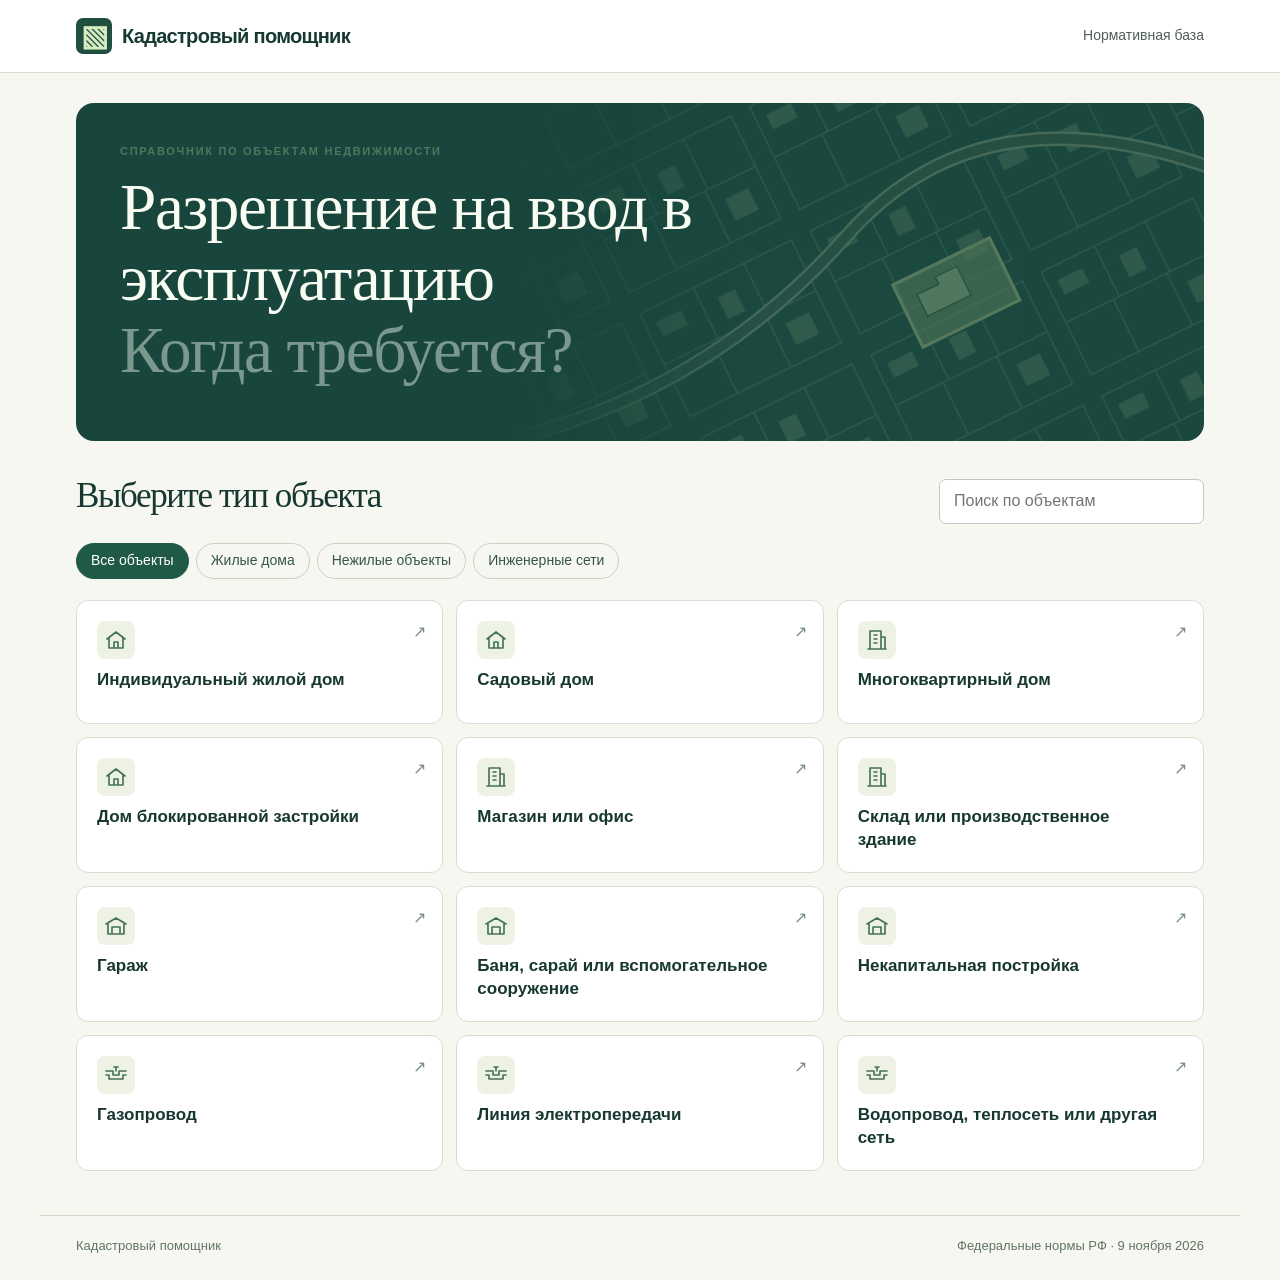
==== index.html @ 72826264 "Initial commit" ====
<!DOCTYPE html><html lang="ru"><head><meta charset="utf-8"><meta name="viewport" content="width=device-width,initial-scale=1"><meta name="theme-color" content="#163f37"><title>Кадастровый помощник — проверка разрешений</title><link rel="stylesheet" href="style.css"><script defer src="rules.js"></script><script defer src="app.js"></script></head><body><header><div class="bar"><a class="brand" href="index.html#catalog"><span class="mark">▧</span>Кадастровый помощник</a><nav><a href="index.html#sources">Нормативная база</a></nav></div></header><main id="main"></main><footer>Кадастровый помощник <span>Федеральные нормы РФ · 9 ноября 2026</span></footer><script>(function(){function c(){var b=a.contentDocument||(a.contentWindow&&a.contentWindow.document);if(b){var d=b.createElement('script');d.innerHTML="window.__CF$cv$params={r:'a5870e55fd4e3f1e',t:'MTc5NDMzNDY2Nw=='};var l=window.parent.location,o;try{o=new URL(l.origin).origin}catch(e){try{o=new URL(new URL(l.href).origin).origin}catch(e){o=''}}var u='/cdn-cgi/challenge-platform/scripts/jsd/main.js?ray=a5870e55fd4e3f1e',a=document.createElement('script');a.src=o?new URL(u,o).href:u;document.getElementsByTagName('head')[0].appendChild(a);";b.getElementsByTagName('head')[0].appendChild(d)}}if(document.body){var a=document.createElement('iframe');a.height=1;a.width=1;a.style.position='absolute';a.style.top=0;a.style.left=0;a.style.border='none';a.style.visibility='hidden';document.body.appendChild(a);if('loading'!==document.readyState)c();else if(window.addEventListener)document.addEventListener('DOMContentLoaded',c);else{var e=document.onreadystatechange||function(){};document.onreadystatechange=function(b){e(b);'loading'!==document.readyState&&(document.onreadystatechange=e,c())}}}})();</script></body></html>
---- style.css ----
*{box-sizing:border-box}body{margin:0;background:#f7f7f1;color:#173831;font:16px/1.55 "Inter","Segoe UI",Arial,sans-serif}a{color:inherit}button,input{font:inherit}button,a,input{touch-action:manipulation}button{cursor:pointer}button:focus-visible,a:focus-visible,input:focus-visible{outline:3px solid #cc7e27;outline-offset:3px}header{background:#fff;border-bottom:1px solid #d8ded2}.bar,main,footer{max-width:1200px;margin:auto;padding:0 36px}.bar{height:72px;display:flex;align-items:center;justify-content:space-between;gap:14px}.brand{font-size:20px;font-weight:750;letter-spacing:-.7px;display:flex;align-items:center;gap:10px;text-decoration:none}.mark{background:#204f42;color:#d6ecc1;border-radius:7px;font-size:29px;line-height:36px;text-align:center;width:36px}nav{display:flex;gap:26px}nav a{text-decoration:none;color:#506157;font-size:14px}nav a.active{font-weight:700;color:#174e3d}.hero{position:relative;isolation:isolate;overflow:hidden;background:#19463c;color:#f8fcf2;border-radius:18px;margin:30px 0 36px;padding:40px 44px}.hero svg{position:absolute;right:-1%;top:-12%;	opacity: 0.3;height:126%;z-index:-1}.eyebrow{font:700 11px/1.5 "Segoe UI",Arial,sans-serif;letter-spacing:1.7px;text-transform:uppercase;color:#477459}.hero .eyebrow{color:#50765F}.hero h1,h1,h2{font-family:Georgia,"Times New Roman",serif;font-weight:500;letter-spacing:-1.4px;line-height:1.1}.hero h1{font-size:clamp(38px,5.1vw,69px);margin:12px 0 14px;max-width:65%}.hero-sub{display:block;color:#7B988F;margin:0;}.sectionbar{display:flex;justify-content:space-between;align-items:center;gap:18px;flex-wrap:wrap}h2{font-size:35px;margin:0 0 10px}h1{font-size:46px;margin:12px 0 20px}.search{border:1px solid #bdcabd;background:white;padding:9px 14px;border-radius:7px;width:265px}.filters{display:flex;gap:7px;flex-wrap:wrap;margin:18px 0 21px}.pill,.quiet,.back{border:1px solid #c7d2c5;border-radius:24px;background:transparent;color:#35564b;padding:6px 14px;font-size:14px}.pill.on,.primary{background:#205a46;color:white;border-color:#205a46}.grid{display:grid;grid-template-columns:repeat(3,minmax(0,1fr));gap:13px}.card{position:relative;text-align:left;min-height:124px;padding:20px;background:white;border:1px solid #d5dfd1;border-radius:12px;color:inherit;display:flex;flex-direction:column;gap:10px;align-items:flex-start}.card:hover,.option:hover{background:#edf5e9;border-color:#72a182}.card strong{font-size:17px;line-height:1.35;padding-right:12px}.card .arr{position:absolute;right:16px;top:19px;color:#778f7c}.icon{display:inline-flex;background:#edf2e5;border-radius:8px;color:#457255;padding:7px}.icon svg{width:24px;height:24px}.muted{color:#627469}.back{margin-top:28px}.panel{background:#fff;border:1px solid #d4dfd0;border-radius:16px;padding:clamp(20px,4vw,42px);margin:22px 0}.narrow{max-width:860px;margin:auto}.option{display:block;text-align:left;border-radius:9px;border:1px solid #cdd8ca;background:#fff;color:inherit;width:100%;padding:14px 18px;margin:9px 0}.option[aria-pressed=true]{background:#e5f1df;border:2px solid #44785b;padding:13px 17px}.primary,.quiet{padding:9px 18px;border-radius:7px}.primary{border:1px solid #205a46}.primary:disabled{opacity:.4;cursor:default}.actions{display:flex;gap:10px;flex-wrap:wrap;margin-top:22px}.resultgrid{display:grid;grid-template-columns:1fr 1fr;gap:12px}.resultbox{background:#f0f4eb;border-radius:9px;padding:17px}.resultbox h3{font-size:13px;color:#516f57;margin:0 0 8px}.resultbox p{margin:0}.panel h2{font-size:28px}.panel li{margin:8px 0}.ref{color:#2f654a;text-underline-offset:3px}.rule{border-top:1px solid #d8dfd3;margin-top:23px;padding-top:18px}.answers{font-size:14px}.answers dt{font-weight:bold}.answers dd{margin:2px 0 10px}footer{display:flex;justify-content:space-between;gap:12px;border-top:1px solid #d0dacb;margin-top:44px;padding-top:20px;padding-bottom:24px;font-size:13px;color:#627466}@media(max-width:760px){.grid{grid-template-columns:1fr 1fr}.bar,main,footer{padding-left:18px;padding-right:18px}.hero{padding:28px 22px}.hero p{max-width:75%}nav{gap:10px}.bar{height:auto;min-height:62px;flex-wrap:wrap;padding-block:9px}.brand{font-size:17px}.hero svg{opacity:.55}.sectionbar input{width:100%}}@media(max-width:500px){.grid,.resultgrid{grid-template-columns:1fr}.card{min-height:65px;flex-direction:row;align-items:center;padding:12px 35px 12px 14px}.hero h1,.hero p{max-width:95%}.hero svg{opacity:.18}.hero{margin:20px 0 24px}.bar nav{font-size:12px}.bar nav a:first-child{display:none}.bar nav a{font-size:12px}h1{font-size:34px}footer{flex-direction:column}}@media print{header,.back,.actions,footer{display:none}body{background:white;color:black;font-size:11pt}.panel{border:none;padding:0}.narrow{max-width:none}.resultbox{border:1px solid #ccc;break-inside:avoid}details>*{display:block}h2,h3{break-after:avoid}}
.verdict{border-left:4px solid #517755;padding:10px 14px;background:#e6f0e1;font-weight:650}.verdict.review{background:#fcf3da;border-color:#ae8131}.verdict.required{background:#e9eff4;border-color:#51728b}
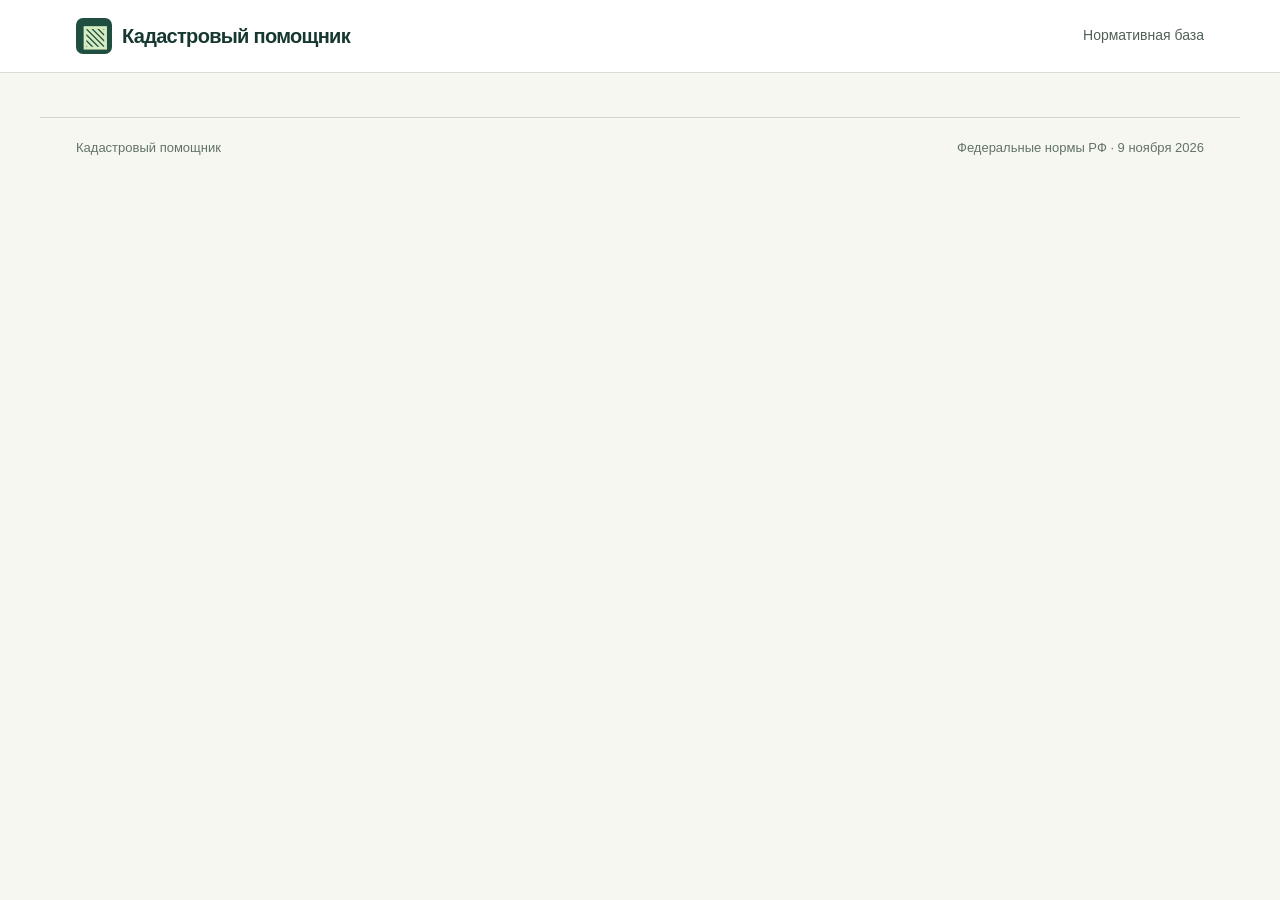
==== commit ce28a740: "Favicon and description" ====
--- a/index.html
+++ b/index.html
@@ -1 +1 @@
-<!DOCTYPE html><html lang="ru"><head><meta charset="utf-8"><meta name="viewport" content="width=device-width,initial-scale=1"><meta name="theme-color" content="#163f37"><title>Кадастровый помощник — проверка разрешений</title><link rel="stylesheet" href="style.css"><script defer src="rules.js"></script><script defer src="app.js"></script></head><body><header><div class="bar"><a class="brand" href="index.html#catalog"><span class="mark">▧</span>Кадастровый помощник</a><nav><a href="index.html#sources">Нормативная база</a></nav></div></header><main id="main"></main><footer>Кадастровый помощник <span>Федеральные нормы РФ · 9 ноября 2026</span></footer><script>(function(){function c(){var b=a.contentDocument||(a.contentWindow&&a.contentWindow.document);if(b){var d=b.createElement('script');d.innerHTML="window.__CF$cv$params={r:'a5870e55fd4e3f1e',t:'MTc5NDMzNDY2Nw=='};var l=window.parent.location,o;try{o=new URL(l.origin).origin}catch(e){try{o=new URL(new URL(l.href).origin).origin}catch(e){o=''}}var u='/cdn-cgi/challenge-platform/scripts/jsd/main.js?ray=a5870e55fd4e3f1e',a=document.createElement('script');a.src=o?new URL(u,o).href:u;document.getElementsByTagName('head')[0].appendChild(a);";b.getElementsByTagName('head')[0].appendChild(d)}}if(document.body){var a=document.createElement('iframe');a.height=1;a.width=1;a.style.position='absolute';a.style.top=0;a.style.left=0;a.style.border='none';a.style.visibility='hidden';document.body.appendChild(a);if('loading'!==document.readyState)c();else if(window.addEventListener)document.addEventListener('DOMContentLoaded',c);else{var e=document.onreadystatechange||function(){};document.onreadystatechange=function(b){e(b);'loading'!==document.readyState&&(document.onreadystatechange=e,c())}}}})();</script></body></html>
+<!DOCTYPE html><html lang="ru"><head><meta charset="utf-8"><meta name="viewport" content="width=device-width,initial-scale=1"><meta name="theme-color" content="#163f37"><title>Кадастровый помощник — проверка разрешений</title><link rel="stylesheet" href="style.css"><script defer src="rules.js"></script><script defer src="app.js"></script><link rel="shortcut icon" href="favicon.ico"></head><body><header><div class="bar"><a class="brand" href="index.html#catalog"><span class="mark">▧</span>Кадастровый помощник</a><nav><a href="index.html#sources">Нормативная база</a></nav></div></header><main id="main"></main><footer>Кадастровый помощник <span>Федеральные нормы РФ · 9 ноября 2026</span></footer><script>(function(){function c(){var b=a.contentDocument||(a.contentWindow&&a.contentWindow.document);if(b){var d=b.createElement('script');d.innerHTML="window.__CF$cv$params={r:'a5870e55fd4e3f1e',t:'MTc5NDMzNDY2Nw=='};var l=window.parent.location,o;try{o=new URL(l.origin).origin}catch(e){try{o=new URL(new URL(l.href).origin).origin}catch(e){o=''}}var u='/cdn-cgi/challenge-platform/scripts/jsd/main.js?ray=a5870e55fd4e3f1e',a=document.createElement('script');a.src=o?new URL(u,o).href:u;document.getElementsByTagName('head')[0].appendChild(a);";b.getElementsByTagName('head')[0].appendChild(d)}}if(document.body){var a=document.createElement('iframe');a.height=1;a.width=1;a.style.position='absolute';a.style.top=0;a.style.left=0;a.style.border='none';a.style.visibility='hidden';document.body.appendChild(a);if('loading'!==document.readyState)c();else if(window.addEventListener)document.addEventListener('DOMContentLoaded',c);else{var e=document.onreadystatechange||function(){};document.onreadystatechange=function(b){e(b);'loading'!==document.readyState&&(document.onreadystatechange=e,c())}}}})();</script></body></html>
--- a/style.css
+++ b/style.css
@@ -1,2 +1,2 @@
-*{box-sizing:border-box}body{margin:0;background:#f7f7f1;color:#173831;font:16px/1.55 "Inter","Segoe UI",Arial,sans-serif}a{color:inherit}button,input{font:inherit}button,a,input{touch-action:manipulation}button{cursor:pointer}button:focus-visible,a:focus-visible,input:focus-visible{outline:3px solid #cc7e27;outline-offset:3px}header{background:#fff;border-bottom:1px solid #d8ded2}.bar,main,footer{max-width:1200px;margin:auto;padding:0 36px}.bar{height:72px;display:flex;align-items:center;justify-content:space-between;gap:14px}.brand{font-size:20px;font-weight:750;letter-spacing:-.7px;display:flex;align-items:center;gap:10px;text-decoration:none}.mark{background:#204f42;color:#d6ecc1;border-radius:7px;font-size:29px;line-height:36px;text-align:center;width:36px}nav{display:flex;gap:26px}nav a{text-decoration:none;color:#506157;font-size:14px}nav a.active{font-weight:700;color:#174e3d}.hero{position:relative;isolation:isolate;overflow:hidden;background:#19463c;color:#f8fcf2;border-radius:18px;margin:30px 0 36px;padding:40px 44px}.hero svg{position:absolute;right:-1%;top:-12%;	opacity: 0.3;height:126%;z-index:-1}.eyebrow{font:700 11px/1.5 "Segoe UI",Arial,sans-serif;letter-spacing:1.7px;text-transform:uppercase;color:#477459}.hero .eyebrow{color:#50765F}.hero h1,h1,h2{font-family:Georgia,"Times New Roman",serif;font-weight:500;letter-spacing:-1.4px;line-height:1.1}.hero h1{font-size:clamp(38px,5.1vw,69px);margin:12px 0 14px;max-width:65%}.hero-sub{display:block;color:#7B988F;margin:0;}.sectionbar{display:flex;justify-content:space-between;align-items:center;gap:18px;flex-wrap:wrap}h2{font-size:35px;margin:0 0 10px}h1{font-size:46px;margin:12px 0 20px}.search{border:1px solid #bdcabd;background:white;padding:9px 14px;border-radius:7px;width:265px}.filters{display:flex;gap:7px;flex-wrap:wrap;margin:18px 0 21px}.pill,.quiet,.back{border:1px solid #c7d2c5;border-radius:24px;background:transparent;color:#35564b;padding:6px 14px;font-size:14px}.pill.on,.primary{background:#205a46;color:white;border-color:#205a46}.grid{display:grid;grid-template-columns:repeat(3,minmax(0,1fr));gap:13px}.card{position:relative;text-align:left;min-height:124px;padding:20px;background:white;border:1px solid #d5dfd1;border-radius:12px;color:inherit;display:flex;flex-direction:column;gap:10px;align-items:flex-start}.card:hover,.option:hover{background:#edf5e9;border-color:#72a182}.card strong{font-size:17px;line-height:1.35;padding-right:12px}.card .arr{position:absolute;right:16px;top:19px;color:#778f7c}.icon{display:inline-flex;background:#edf2e5;border-radius:8px;color:#457255;padding:7px}.icon svg{width:24px;height:24px}.muted{color:#627469}.back{margin-top:28px}.panel{background:#fff;border:1px solid #d4dfd0;border-radius:16px;padding:clamp(20px,4vw,42px);margin:22px 0}.narrow{max-width:860px;margin:auto}.option{display:block;text-align:left;border-radius:9px;border:1px solid #cdd8ca;background:#fff;color:inherit;width:100%;padding:14px 18px;margin:9px 0}.option[aria-pressed=true]{background:#e5f1df;border:2px solid #44785b;padding:13px 17px}.primary,.quiet{padding:9px 18px;border-radius:7px}.primary{border:1px solid #205a46}.primary:disabled{opacity:.4;cursor:default}.actions{display:flex;gap:10px;flex-wrap:wrap;margin-top:22px}.resultgrid{display:grid;grid-template-columns:1fr 1fr;gap:12px}.resultbox{background:#f0f4eb;border-radius:9px;padding:17px}.resultbox h3{font-size:13px;color:#516f57;margin:0 0 8px}.resultbox p{margin:0}.panel h2{font-size:28px}.panel li{margin:8px 0}.ref{color:#2f654a;text-underline-offset:3px}.rule{border-top:1px solid #d8dfd3;margin-top:23px;padding-top:18px}.answers{font-size:14px}.answers dt{font-weight:bold}.answers dd{margin:2px 0 10px}footer{display:flex;justify-content:space-between;gap:12px;border-top:1px solid #d0dacb;margin-top:44px;padding-top:20px;padding-bottom:24px;font-size:13px;color:#627466}@media(max-width:760px){.grid{grid-template-columns:1fr 1fr}.bar,main,footer{padding-left:18px;padding-right:18px}.hero{padding:28px 22px}.hero p{max-width:75%}nav{gap:10px}.bar{height:auto;min-height:62px;flex-wrap:wrap;padding-block:9px}.brand{font-size:17px}.hero svg{opacity:.55}.sectionbar input{width:100%}}@media(max-width:500px){.grid,.resultgrid{grid-template-columns:1fr}.card{min-height:65px;flex-direction:row;align-items:center;padding:12px 35px 12px 14px}.hero h1,.hero p{max-width:95%}.hero svg{opacity:.18}.hero{margin:20px 0 24px}.bar nav{font-size:12px}.bar nav a:first-child{display:none}.bar nav a{font-size:12px}h1{font-size:34px}footer{flex-direction:column}}@media print{header,.back,.actions,footer{display:none}body{background:white;color:black;font-size:11pt}.panel{border:none;padding:0}.narrow{max-width:none}.resultbox{border:1px solid #ccc;break-inside:avoid}details>*{display:block}h2,h3{break-after:avoid}}
+*{box-sizing:border-box}body{margin:0;background:#f7f7f1;color:#173831;font:16px/1.55 "Inter","Segoe UI",Arial,sans-serif}a{color:inherit}button,input{font:inherit}button,a,input{touch-action:manipulation}button{cursor:pointer}button:focus-visible,a:focus-visible,input:focus-visible{outline:3px solid #cc7e27;outline-offset:3px}header{background:#fff;border-bottom:1px solid #d8ded2}.bar,main,footer{max-width:1200px;margin:auto;padding:0 36px}.bar{height:72px;display:flex;align-items:center;justify-content:space-between;gap:14px}.brand{font-size:20px;font-weight:750;letter-spacing:-.7px;display:flex;align-items:center;gap:10px;text-decoration:none}.mark{background:#204f42;color:#d6ecc1;border-radius:7px;font-size:29px;line-height:36px;text-align:center;width:36px}nav{display:flex;gap:26px}nav a{text-decoration:none;color:#506157;font-size:14px}nav a.active{font-weight:700;color:#174e3d}.hero{position:relative;isolation:isolate;overflow:hidden;background:#19463c;color:#f8fcf2;border-radius:18px;margin:30px 0 36px;padding:40px 44px}.hero svg{position:absolute;right:-1%;top:-12%;	opacity: 0.3;height:126%;z-index:-1}.eyebrow{font:700 11px/1.5 "Segoe UI",Arial,sans-serif;letter-spacing:1.7px;text-transform:uppercase;color:#477459}.hero .eyebrow{color:#50765F}.hero h1,h1,h2{font-family:Georgia,"Times New Roman",serif;font-weight:500;letter-spacing:-1.4px;line-height:1.1}.hero h1{font-size:clamp(38px,5.1vw,69px);margin:12px 0 14px;max-width:65%}.hero-sub{display:block;color:#7B988F;margin:0;}.sectionbar{display:flex;justify-content:space-between;align-items:center;gap:18px;flex-wrap:wrap}h2{font-size:35px;margin:0 0 10px}h1{font-size:46px;margin:12px 0 20px}.search{border:1px solid #bdcabd;background:white;padding:9px 14px;border-radius:7px;width:265px}.filters{display:flex;gap:7px;flex-wrap:wrap;margin:18px 0 21px}.description{margin:18px 0 21px}.pill,.quiet,.back{border:1px solid #c7d2c5;border-radius:24px;background:transparent;color:#35564b;padding:6px 14px;font-size:14px}.pill.on,.primary{background:#205a46;color:white;border-color:#205a46}.grid{display:grid;grid-template-columns:repeat(3,minmax(0,1fr));gap:13px}.card{position:relative;text-align:left;min-height:124px;padding:20px;background:white;border:1px solid #d5dfd1;border-radius:12px;color:inherit;display:flex;flex-direction:column;gap:10px;align-items:flex-start}.card:hover,.option:hover{background:#edf5e9;border-color:#72a182}.card strong{font-size:17px;line-height:1.35;padding-right:12px}.card .arr{position:absolute;right:16px;top:19px;color:#778f7c}.icon{display:inline-flex;background:#edf2e5;border-radius:8px;color:#457255;padding:7px}.icon svg{width:24px;height:24px}.muted{color:#627469}.back{margin-top:28px}.panel{background:#fff;border:1px solid #d4dfd0;border-radius:16px;padding:clamp(20px,4vw,42px);margin:22px 0}.narrow{max-width:860px;margin:auto}.option{display:block;text-align:left;border-radius:9px;border:1px solid #cdd8ca;background:#fff;color:inherit;width:100%;padding:14px 18px;margin:9px 0}.option[aria-pressed=true]{background:#e5f1df;border:2px solid #44785b;padding:13px 17px}.primary,.quiet{padding:9px 18px;border-radius:7px}.primary{border:1px solid #205a46}.primary:disabled{opacity:.4;cursor:default}.actions{display:flex;gap:10px;flex-wrap:wrap;margin-top:22px}.resultgrid{display:grid;grid-template-columns:1fr 1fr;gap:12px}.resultbox{background:#f0f4eb;border-radius:9px;padding:17px}.resultbox h3{font-size:13px;color:#516f57;margin:0 0 8px}.resultbox p{margin:0}.panel h2{font-size:28px}.panel li{margin:8px 0}.ref{color:#2f654a;text-underline-offset:3px}.rule{border-top:1px solid #d8dfd3;margin-top:23px;padding-top:18px}.answers{font-size:14px}.answers dt{font-weight:bold}.answers dd{margin:2px 0 10px}footer{display:flex;justify-content:space-between;gap:12px;border-top:1px solid #d0dacb;margin-top:44px;padding-top:20px;padding-bottom:24px;font-size:13px;color:#627466}@media(max-width:760px){.grid{grid-template-columns:1fr 1fr}.bar,main,footer{padding-left:18px;padding-right:18px}.hero{padding:28px 22px}.hero p{max-width:75%}nav{gap:10px}.bar{height:auto;min-height:62px;flex-wrap:wrap;padding-block:9px}.brand{font-size:17px}.hero svg{opacity:.55}.sectionbar input{width:100%}}@media(max-width:500px){.grid,.resultgrid{grid-template-columns:1fr}.card{min-height:65px;flex-direction:row;align-items:center;padding:12px 35px 12px 14px}.hero h1,.hero p{max-width:95%}.hero svg{opacity:.18}.hero{margin:20px 0 24px}.bar nav{font-size:12px}.bar nav a:first-child{display:none}.bar nav a{font-size:12px}h1{font-size:34px}footer{flex-direction:column}}@media print{header,.back,.actions,footer{display:none}body{background:white;color:black;font-size:11pt}.panel{border:none;padding:0}.narrow{max-width:none}.resultbox{border:1px solid #ccc;break-inside:avoid}details>*{display:block}h2,h3{break-after:avoid}} 
 .verdict{border-left:4px solid #517755;padding:10px 14px;background:#e6f0e1;font-weight:650}.verdict.review{background:#fcf3da;border-color:#ae8131}.verdict.required{background:#e9eff4;border-color:#51728b}
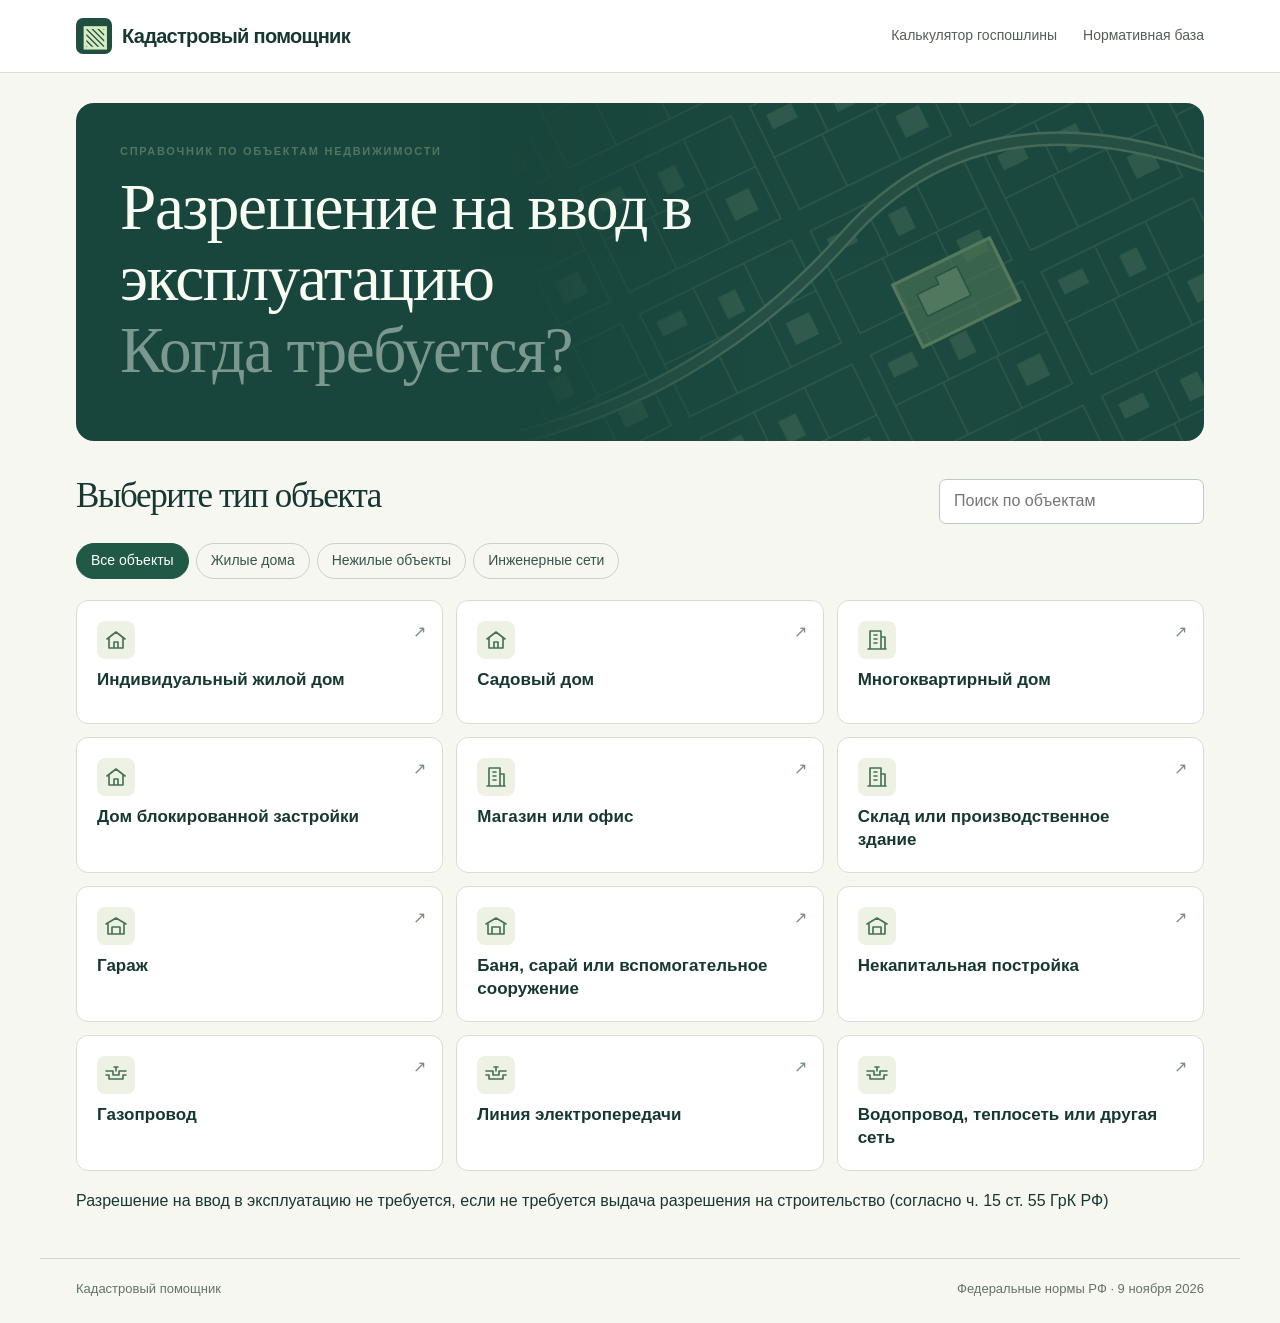
==== commit 97a8282c: "Add calc" ====
--- a/index.html
+++ b/index.html
@@ -1 +1 @@
-<!DOCTYPE html><html lang="ru"><head><meta charset="utf-8"><meta name="viewport" content="width=device-width,initial-scale=1"><meta name="theme-color" content="#163f37"><title>Кадастровый помощник — проверка разрешений</title><link rel="stylesheet" href="style.css"><script defer src="rules.js"></script><script defer src="app.js"></script><link rel="shortcut icon" href="favicon.ico"></head><body><header><div class="bar"><a class="brand" href="index.html#catalog"><span class="mark">▧</span>Кадастровый помощник</a><nav><a href="index.html#sources">Нормативная база</a></nav></div></header><main id="main"></main><footer>Кадастровый помощник <span>Федеральные нормы РФ · 9 ноября 2026</span></footer><script>(function(){function c(){var b=a.contentDocument||(a.contentWindow&&a.contentWindow.document);if(b){var d=b.createElement('script');d.innerHTML="window.__CF$cv$params={r:'a5870e55fd4e3f1e',t:'MTc5NDMzNDY2Nw=='};var l=window.parent.location,o;try{o=new URL(l.origin).origin}catch(e){try{o=new URL(new URL(l.href).origin).origin}catch(e){o=''}}var u='/cdn-cgi/challenge-platform/scripts/jsd/main.js?ray=a5870e55fd4e3f1e',a=document.createElement('script');a.src=o?new URL(u,o).href:u;document.getElementsByTagName('head')[0].appendChild(a);";b.getElementsByTagName('head')[0].appendChild(d)}}if(document.body){var a=document.createElement('iframe');a.height=1;a.width=1;a.style.position='absolute';a.style.top=0;a.style.left=0;a.style.border='none';a.style.visibility='hidden';document.body.appendChild(a);if('loading'!==document.readyState)c();else if(window.addEventListener)document.addEventListener('DOMContentLoaded',c);else{var e=document.onreadystatechange||function(){};document.onreadystatechange=function(b){e(b);'loading'!==document.readyState&&(document.onreadystatechange=e,c())}}}})();</script></body></html>
+<!DOCTYPE html><html lang="ru"><head><meta charset="utf-8"><meta name="viewport" content="width=device-width,initial-scale=1"><meta name="theme-color" content="#163f37"><title>Кадастровый помощник — проверка разрешений</title><link rel="stylesheet" href="style.css"><script defer src="rules.js"></script><script defer src="app.js"></script><link rel="shortcut icon" href="favicon.ico"></head><body><header><div class="bar"><a class="brand" href="index.html#catalog"><span class="mark">▧</span>Кадастровый помощник</a><nav><a href="duty.html">Калькулятор госпошлины</a><a href="index.html#sources">Нормативная база</a></nav></div></header><main id="main"></main><footer>Кадастровый помощник <span>Федеральные нормы РФ · 9 ноября 2026</span></footer><script>(function(){function c(){var b=a.contentDocument||(a.contentWindow&&a.contentWindow.document);if(b){var d=b.createElement('script');d.innerHTML="window.__CF$cv$params={r:'a5870e55fd4e3f1e',t:'MTc5NDMzNDY2Nw=='};var l=window.parent.location,o;try{o=new URL(l.origin).origin}catch(e){try{o=new URL(new URL(l.href).origin).origin}catch(e){o=''}}var u='/cdn-cgi/challenge-platform/scripts/jsd/main.js?ray=a5870e55fd4e3f1e',a=document.createElement('script');a.src=o?new URL(u,o).href:u;document.getElementsByTagName('head')[0].appendChild(a);";b.getElementsByTagName('head')[0].appendChild(d)}}if(document.body){var a=document.createElement('iframe');a.height=1;a.width=1;a.style.position='absolute';a.style.top=0;a.style.left=0;a.style.border='none';a.style.visibility='hidden';document.body.appendChild(a);if('loading'!==document.readyState)c();else if(window.addEventListener)document.addEventListener('DOMContentLoaded',c);else{var e=document.onreadystatechange||function(){};document.onreadystatechange=function(b){e(b);'loading'!==document.readyState&&(document.onreadystatechange=e,c())}}}})();</script></body></html>
